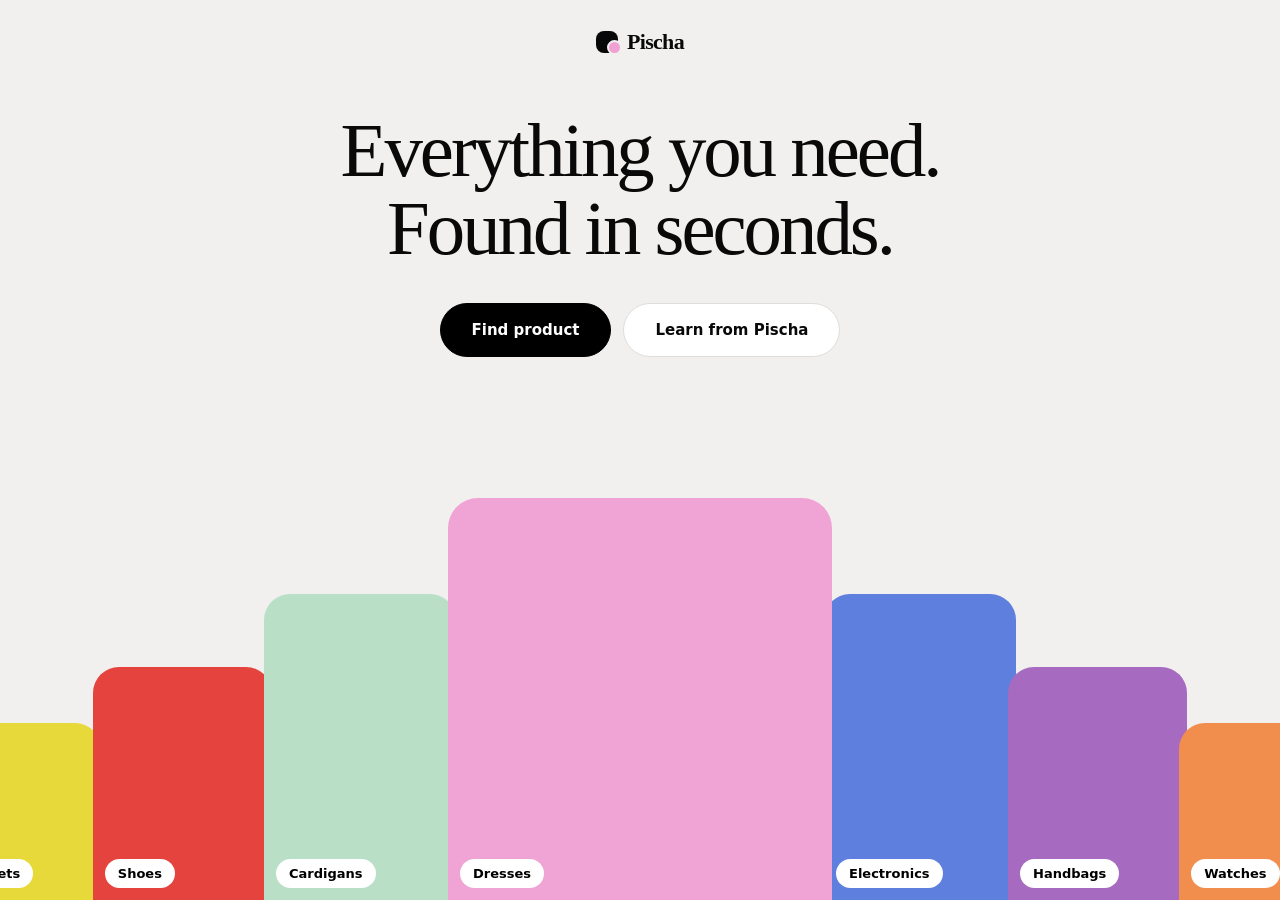
==== index.html @ a4fec987 "ppp" ====
<!doctype html>
<html lang="en">
<head>
<meta charset="utf-8">
<meta name="viewport" content="width=device-width, initial-scale=1">
<title>Pischa | Import, shop and learn</title>
<meta name="description" content="Pischa imports products for Nigerians, sells ready-to-ship items, and teaches importation step by step.">
<meta property="og:title" content="Pischa | Import, shop and learn">
<meta property="og:description" content="Order from abroad, shop what's in stock, or learn how to import yourself.">
<link rel="icon" href="data:image/svg+xml,<svg xmlns='http://www.w3.org/2000/svg' viewBox='0 0 32 32'><rect x='5' y='5' width='22' height='22' rx='8' fill='%23090909'/><circle cx='25' cy='25' r='6' fill='%23f0a4d5'/></svg>">
<style>
:root{--paper:#f1f0ee;--ink:#090909}
*{box-sizing:border-box}
html,body{margin:0;width:100%;min-height:100%;overflow-x:hidden}
body{background:var(--paper);color:var(--ink);font-family:Georgia,"Times New Roman",serif}
:focus-visible{outline:3px solid #5e7fdd;outline-offset:3px}
.nav{height:84px;display:flex;align-items:center;justify-content:center}
.brand{display:flex;align-items:center;gap:9px;font-size:22px;font-weight:bold;letter-spacing:-.7px;text-decoration:none;color:inherit}
.mark{width:22px;height:22px;background:#080808;border-radius:8px;position:relative;display:inline-block}
.mark:after{content:"";position:absolute;width:11px;height:11px;right:-4px;bottom:-2px;background:#f0a0d3;border:2px solid var(--paper);border-radius:50%}
.hero{min-height:calc(100svh - 84px);display:flex;flex-direction:column;text-align:center;padding-top:28px;overflow:hidden}
.copy{padding:0 16px}
h1{font-size:clamp(44px,6vw,82px);line-height:1.02;letter-spacing:-3px;font-weight:400;margin:0 auto 34px;max-width:900px}
h1 span{display:block}
.actions{display:flex;justify-content:center;gap:12px;flex-wrap:wrap}
.btn{border:1px solid #dfdddb;border-radius:999px;padding:17px 31px;font:bold 15px system-ui,sans-serif;background:#fff;text-decoration:none;color:inherit;transition:transform .2s,box-shadow .2s}
.btn:hover{transform:translateY(-2px);box-shadow:0 8px 20px #0001}
.btn.dark{background:#000;color:#fff;border-color:#000}

/* Showcase: flush cards, tallest in the middle, bleeding off both edges */
.showcase{margin-top:auto;padding-top:48px;height:clamp(320px,50vh,470px);display:flex;align-items:flex-end;justify-content:center}
.card{position:relative;flex:none;width:var(--w);height:var(--h);margin-inline:-4px;border-radius:26px 26px 0 0;overflow:hidden;background:var(--bg);text-decoration:none;color:#000;isolation:isolate;z-index:var(--z,1);transition:transform .35s}
.card img{position:absolute;inset:0;width:100%;height:100%;object-fit:cover;z-index:-1;transition:transform .6s}
.card:hover{transform:translateY(-8px)}
.card:hover img{transform:scale(1.05)}
.card span{position:absolute;left:12px;bottom:12px;background:#fff;border-radius:999px;padding:7px 13px;font:600 13px system-ui,sans-serif}
.card:nth-child(1){--w:13vw;--h:44%;--bg:#e8d93a}
.card:nth-child(2){--w:14vw;--h:58%;--bg:#e4443d}
.card:nth-child(3){--w:15vw;--h:76%;--bg:#b9dfc7}
.card:nth-child(4){--w:30vw;--h:100%;--bg:#f0a4d5;--z:3;border-radius:30px 30px 0 0}
.card:nth-child(5){--w:15vw;--h:76%;--bg:#5e7fdd}
.card:nth-child(6){--w:14vw;--h:58%;--bg:#a66bc0}
.card:nth-child(7){--w:13vw;--h:44%;--bg:#f18e4d}

@media(max-width:700px){
 .nav{height:70px}
 h1{letter-spacing:-2px;margin-bottom:26px}
 .btn{padding:15px 24px;font-size:14px}
 .showcase{justify-content:flex-start;overflow-x:auto;scroll-snap-type:x proximity;scrollbar-width:none;height:clamp(300px,46svh,400px)}
 .showcase::-webkit-scrollbar{display:none}
 .card:nth-child(n){--w:38vw}
 .card:nth-child(4){--w:60vw}
 .card{scroll-snap-align:center;margin-inline:-3px}
}
@media(prefers-reduced-motion:reduce){*,*:before,*:after{transition:none!important}}
</style>
</head>
<body>
<header class="nav"><a class="brand" href="index.html" aria-label="Pischa home"><span class="mark"></span>Pischa</a></header>
<main class="hero">
  <div class="copy">
    <h1>Everything you need.<span>Found in seconds.</span></h1>
    <div class="actions">
      <a class="btn dark" href="shop.html">Find product</a>
      <a class="btn" href="learn.html">Learn from Pischa</a>
    </div>
  </div>
  <nav class="showcase" id="showcase" aria-label="Shop by category">
    <a class="card" href="shop.html#gadgets"><img data-fallback src="https://images.pexels.com/photos/437037/pexels-photo-437037.jpeg?auto=compress&cs=tinysrgb&w=700" alt="Black smartwatch" loading="lazy"><span>Gadgets</span></a>
    <a class="card" href="shop.html#shoes"><img data-fallback src="https://images.unsplash.com/photo-1542291026-7eec264c27ff?auto=format&fit=crop&w=700&q=85" alt="Red sneakers" loading="lazy"><span>Shoes</span></a>
    <a class="card" href="shop.html#cardigans"><img data-fallback src="https://images.unsplash.com/photo-1576566588028-4147f3842f27?auto=format&fit=crop&w=700&q=85" alt="Knit cardigan" loading="lazy"><span>Cardigans</span></a>
    <a class="card" href="shop.html#dresses"><img data-fallback src="https://images.unsplash.com/photo-1595777457583-95e059d581b8?auto=format&fit=crop&w=900&q=85" alt="Dress" loading="lazy"><span>Dresses</span></a>
    <a class="card" href="shop.html#electronics"><img data-fallback src="https://images.unsplash.com/photo-1505740420928-5e560c06d30e?auto=format&fit=crop&w=700&q=85" alt="Headphones" loading="lazy"><span>Electronics</span></a>
    <a class="card" href="shop.html#handbags"><img data-fallback src="https://images.unsplash.com/photo-1584917865442-de89df76afd3?auto=format&fit=crop&w=700&q=85" alt="Handbag" loading="lazy"><span>Handbags</span></a>
    <a class="card" href="shop.html#watches"><img data-fallback src="https://images.pexels.com/photos/440320/pexels-photo-440320.jpeg?auto=compress&cs=tinysrgb&w=700" alt="Wristwatch" loading="lazy"><span>Watches</span></a>
  </nav>
</main>
<script>
document.querySelectorAll("img[data-fallback]").forEach(i=>i.addEventListener("error",()=>{i.style.display="none"}));
// On phones, start the row centred on the tallest card
const s=document.getElementById("showcase"),c=s.children[3];
if(matchMedia("(max-width:700px)").matches){s.scrollLeft=c.offsetLeft-(s.clientWidth-c.offsetWidth)/2}
</script>
</body>
</html>
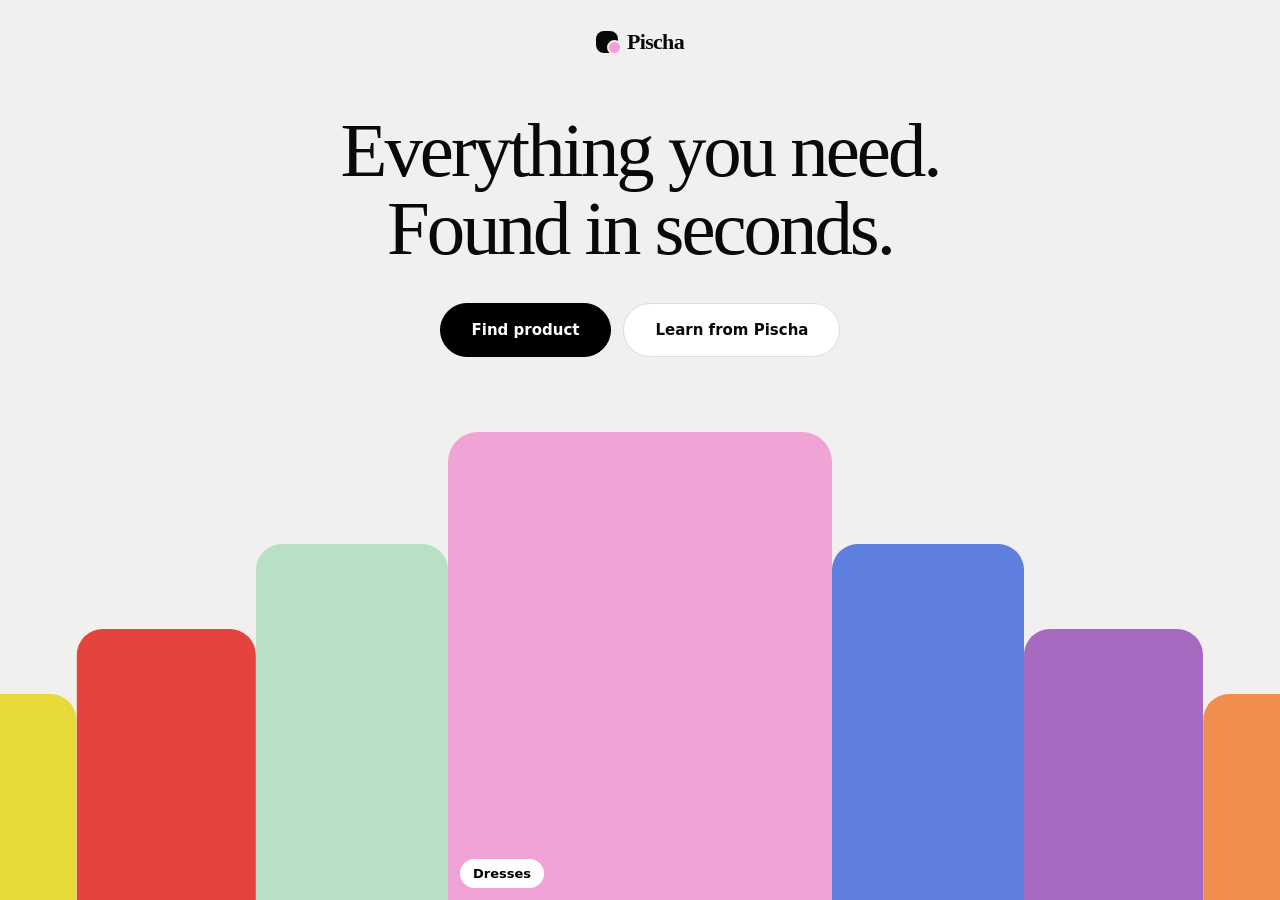
==== commit 2b1cba6c: "llll" ====
--- a/index.html
+++ b/index.html
@@ -27,32 +27,54 @@
 .btn:hover{transform:translateY(-2px);box-shadow:0 8px 20px #0001}
 .btn.dark{background:#000;color:#fff;border-color:#000}
 
-/* Showcase: flush cards, tallest in the middle, bleeding off both edges */
-.showcase{margin-top:auto;padding-top:48px;height:clamp(320px,50vh,470px);display:flex;align-items:flex-end;justify-content:center}
-.card{position:relative;flex:none;width:var(--w);height:var(--h);margin-inline:-4px;border-radius:26px 26px 0 0;overflow:hidden;background:var(--bg);text-decoration:none;color:#000;isolation:isolate;z-index:var(--z,1);transition:transform .35s}
-.card img{position:absolute;inset:0;width:100%;height:100%;object-fit:cover;z-index:-1;transition:transform .6s}
-.card:hover{transform:translateY(-8px)}
-.card:hover img{transform:scale(1.05)}
-.card span{position:absolute;left:12px;bottom:12px;background:#fff;border-radius:999px;padding:7px 13px;font:600 13px system-ui,sans-serif}
-.card:nth-child(1){--w:13vw;--h:44%;--bg:#e8d93a}
-.card:nth-child(2){--w:14vw;--h:58%;--bg:#e4443d}
-.card:nth-child(3){--w:15vw;--h:76%;--bg:#b9dfc7}
-.card:nth-child(4){--w:30vw;--h:100%;--bg:#f0a4d5;--z:3;border-radius:30px 30px 0 0}
-.card:nth-child(5){--w:15vw;--h:76%;--bg:#5e7fdd}
-.card:nth-child(6){--w:14vw;--h:58%;--bg:#a66bc0}
-.card:nth-child(7){--w:13vw;--h:44%;--bg:#f18e4d}
+/* ===== Carousel ===== */
+.showcase{position:relative;margin-top:auto;height:clamp(330px,52vh,480px);touch-action:pan-y}
+.card{position:absolute;bottom:0;left:50%;width:var(--w);height:var(--h);
+  transform:translateX(calc(-50% + var(--x))) rotate(0deg);
+  border-radius:26px 26px 0 0;overflow:hidden;background:var(--bg);text-decoration:none;color:#000;isolation:isolate;
+  transition:transform .9s cubic-bezier(.22,1,.36,1),width .9s cubic-bezier(.22,1,.36,1),height .9s cubic-bezier(.22,1,.36,1)}
+.card.on{border-radius:30px 30px 0 0}
+.card img{position:absolute;inset:0;width:100%;height:100%;object-fit:cover;z-index:-1}
+.card span{position:absolute;left:12px;bottom:12px;background:#fff;border-radius:999px;padding:7px 13px;font:600 13px system-ui,sans-serif;opacity:0;transition:opacity .5s}
+.card.on span{opacity:1}
+.card:nth-child(1){--bg:#e8d93a}
+.card:nth-child(2){--bg:#e4443d}
+.card:nth-child(3){--bg:#b9dfc7}
+.card:nth-child(4){--bg:#f0a4d5}
+.card:nth-child(5){--bg:#5e7fdd}
+.card:nth-child(6){--bg:#a66bc0}
+.card:nth-child(7){--bg:#f18e4d}
+
+.card[data-off="0"]{--w:30vw;--h:100%;--x:0vw}
+.card[data-off="1"]{--w:15vw;--h:76%;--x:22.5vw}
+.card[data-off="-1"]{--w:15vw;--h:76%;--x:-22.5vw}
+.card[data-off="2"]{--w:14vw;--h:58%;--x:37vw}
+.card[data-off="-2"]{--w:14vw;--h:58%;--x:-37vw}
+.card[data-off="3"]{--w:13vw;--h:44%;--x:50.5vw}
+.card[data-off="-3"]{--w:13vw;--h:44%;--x:-50.5vw}
+
+/* Opening state: a loose stack in the middle, then it fans out */
+.showcase.stacked .card{--w:20vw;--h:66%;--x:calc((var(--i) - 3) * 1.4vw);
+  transform:translateX(calc(-50% + var(--x))) rotate(calc((var(--i) - 3) * 3.5deg))}
+.showcase.stacked .card span{opacity:0}
+
+/* a card that wraps from one side to the other must not slide across the screen */
+.card.jump{transition:none}
 
 @media(max-width:700px){
  .nav{height:70px}
  h1{letter-spacing:-2px;margin-bottom:26px}
  .btn{padding:15px 24px;font-size:14px}
- .showcase{justify-content:flex-start;overflow-x:auto;scroll-snap-type:x proximity;scrollbar-width:none;height:clamp(300px,46svh,400px)}
- .showcase::-webkit-scrollbar{display:none}
- .card:nth-child(n){--w:38vw}
- .card:nth-child(4){--w:60vw}
- .card{scroll-snap-align:center;margin-inline:-3px}
+ .showcase{height:clamp(300px,46svh,410px)}
+ .card[data-off="0"]{--w:58vw}
+ .card[data-off="1"],.card[data-off="-1"]{--w:32vw;--h:78%}
+ .card[data-off="1"]{--x:45vw}.card[data-off="-1"]{--x:-45vw}
+ .card[data-off="2"],.card[data-off="-2"]{--w:24vw;--h:60%}
+ .card[data-off="2"]{--x:73vw}.card[data-off="-2"]{--x:-73vw}
+ .card[data-off="3"]{--w:20vw;--h:46%;--x:96vw}.card[data-off="-3"]{--w:20vw;--h:46%;--x:-96vw}
+ .showcase.stacked .card{--w:44vw;--x:calc((var(--i) - 3) * 3vw)}
 }
-@media(prefers-reduced-motion:reduce){*,*:before,*:after{transition:none!important}}
+@media(prefers-reduced-motion:reduce){.card,.card span{transition:none!important}}
 </style>
 </head>
 <body>
@@ -65,7 +87,7 @@
       <a class="btn" href="learn.html">Learn from Pischa</a>
     </div>
   </div>
-  <nav class="showcase" id="showcase" aria-label="Shop by category">
+  <nav class="showcase stacked" id="showcase" aria-label="Shop by category">
     <a class="card" href="shop.html#gadgets"><img data-fallback src="https://images.pexels.com/photos/437037/pexels-photo-437037.jpeg?auto=compress&cs=tinysrgb&w=700" alt="Black smartwatch" loading="lazy"><span>Gadgets</span></a>
     <a class="card" href="shop.html#shoes"><img data-fallback src="https://images.unsplash.com/photo-1542291026-7eec264c27ff?auto=format&fit=crop&w=700&q=85" alt="Red sneakers" loading="lazy"><span>Shoes</span></a>
     <a class="card" href="shop.html#cardigans"><img data-fallback src="https://images.unsplash.com/photo-1576566588028-4147f3842f27?auto=format&fit=crop&w=700&q=85" alt="Knit cardigan" loading="lazy"><span>Cardigans</span></a>
@@ -77,9 +99,61 @@
 </main>
 <script>
 document.querySelectorAll("img[data-fallback]").forEach(i=>i.addEventListener("error",()=>{i.style.display="none"}));
-// On phones, start the row centred on the tallest card
-const s=document.getElementById("showcase"),c=s.children[3];
-if(matchMedia("(max-width:700px)").matches){s.scrollLeft=c.offsetLeft-(s.clientWidth-c.offsetWidth)/2}
+
+(function(){
+  const box=document.getElementById("showcase");
+  const cards=[...box.children], n=cards.length;
+  const reduce=matchMedia("(prefers-reduced-motion:reduce)").matches;
+  let active=3, timer=null;
+
+  cards.forEach((c,i)=>c.style.setProperty("--i",i));
+
+  function layout(){
+    cards.forEach((c,i)=>{
+      let off=((i-active)%n+n)%n; if(off>3) off-=n;       // -3 .. 3
+      const prev=c.dataset.off;
+      if(prev!==undefined && Math.abs(off-Number(prev))>3){ // wrapped round the back: jump, don't slide
+        c.classList.add("jump"); c.dataset.off=off; void c.offsetWidth; c.classList.remove("jump");
+      } else c.dataset.off=off;
+      c.style.zIndex=10-Math.abs(off);
+      c.classList.toggle("on",off===0);
+      c.tabIndex=0;
+    });
+  }
+  function go(i){ active=((i%n)+n)%n; layout(); }
+  function play(){ if(reduce||timer) return; timer=setInterval(()=>go(active+1),3200); }
+  function pause(){ clearInterval(timer); timer=null; }
+
+  layout();
+  if(reduce){ box.classList.remove("stacked"); }
+  else{
+    // fan out from the stack, then start moving on its own
+    setTimeout(()=>box.classList.remove("stacked"),500);
+    setTimeout(play,2600);
+  }
+
+  // hover: pause, and bring the hovered card to the centre
+  box.addEventListener("mouseenter",pause);
+  box.addEventListener("mouseleave",play);
+  cards.forEach((c,i)=>{
+    c.addEventListener("mouseenter",()=>{ if(matchMedia("(hover:hover)").matches) go(i); });
+    c.addEventListener("focus",()=>{ pause(); go(i); });
+    // touch: first tap centres a side card, tapping the centred card opens it
+    c.addEventListener("click",e=>{ if(!c.classList.contains("on")){ e.preventDefault(); pause(); go(i); } });
+  });
+
+  // swipe on phones
+  let sx=null;
+  box.addEventListener("touchstart",e=>{sx=e.touches[0].clientX;pause()},{passive:true});
+  box.addEventListener("touchend",e=>{
+    if(sx===null) return;
+    const dx=e.changedTouches[0].clientX-sx; sx=null;
+    if(Math.abs(dx)>40) go(active+(dx<0?1:-1));
+    setTimeout(play,4000);
+  });
+
+  document.addEventListener("visibilitychange",()=>document.hidden?pause():play());
+})();
 </script>
 </body>
 </html>
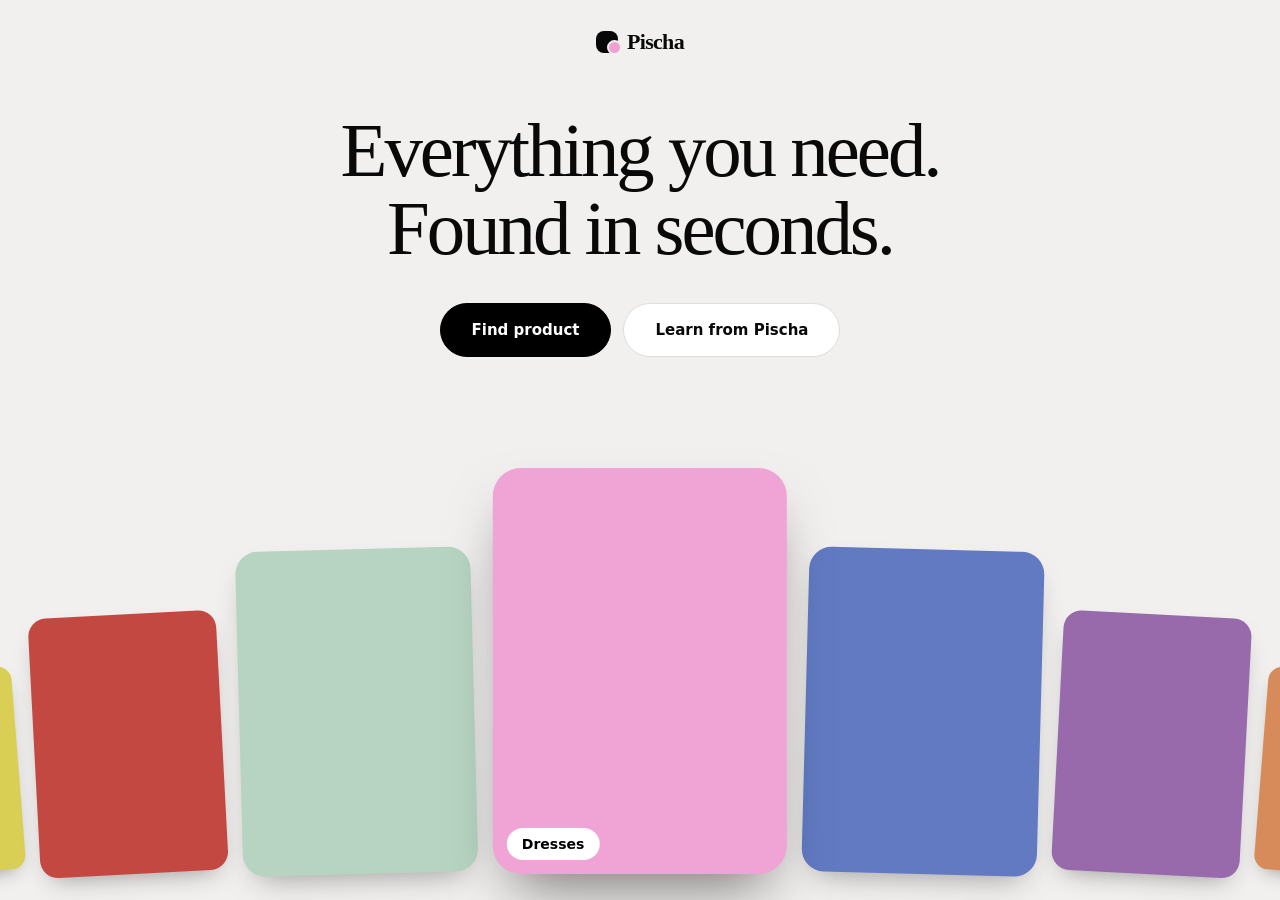
==== commit de1b9ea7: "kkkhhk" ====
--- a/index.html
+++ b/index.html
@@ -28,15 +28,19 @@
 .btn.dark{background:#000;color:#fff;border-color:#000}
 
 /* ===== Carousel ===== */
-.showcase{position:relative;margin-top:auto;height:clamp(330px,52vh,480px);touch-action:pan-y}
-.card{position:absolute;bottom:0;left:50%;width:var(--w);height:var(--h);
-  transform:translateX(calc(-50% + var(--x))) rotate(0deg);
-  border-radius:26px 26px 0 0;overflow:hidden;background:var(--bg);text-decoration:none;color:#000;isolation:isolate;
-  transition:transform .9s cubic-bezier(.22,1,.36,1),width .9s cubic-bezier(.22,1,.36,1),height .9s cubic-bezier(.22,1,.36,1)}
-.card.on{border-radius:30px 30px 0 0}
-.card img{position:absolute;inset:0;width:100%;height:100%;object-fit:cover;z-index:-1}
-.card span{position:absolute;left:12px;bottom:12px;background:#fff;border-radius:999px;padding:7px 13px;font:600 13px system-ui,sans-serif;opacity:0;transition:opacity .5s}
-.card.on span{opacity:1}
+.showcase{--cw:clamp(230px,23vw,360px);--g:14px;position:relative;margin-top:auto;height:clamp(320px,48vh,470px);touch-action:pan-y;padding-bottom:26px}
+.card{position:absolute;bottom:26px;left:50%;width:var(--cw);height:calc(100% - 26px);
+  transform-origin:50% 100%;
+  transform:translateX(calc(-50% + var(--x))) scale(var(--s)) rotate(var(--r,0deg));
+  border-radius:28px;overflow:hidden;background:var(--bg);text-decoration:none;color:#000;isolation:isolate;
+  box-shadow:0 18px 40px -18px #0006;cursor:pointer;
+  transition:transform .85s cubic-bezier(.22,1,.36,1),box-shadow .85s,filter .85s}
+.card img{position:absolute;inset:0;width:100%;height:100%;object-fit:cover;z-index:-1;transition:transform 1.2s cubic-bezier(.22,1,.36,1)}
+.card.on img{transform:scale(1.04)}
+.card span{position:absolute;left:14px;bottom:14px;background:#fff;border-radius:999px;padding:8px 15px;font:600 14px system-ui,sans-serif;opacity:0;transform:translateY(8px);transition:opacity .5s .15s,transform .5s .15s}
+.card.on span{opacity:1;transform:none}
+.card:not(.on){filter:saturate(.8) brightness(.96)}
+.card.on{box-shadow:0 30px 60px -20px #0008}
 .card:nth-child(1){--bg:#e8d93a}
 .card:nth-child(2){--bg:#e4443d}
 .card:nth-child(3){--bg:#b9dfc7}
@@ -45,36 +49,30 @@
 .card:nth-child(6){--bg:#a66bc0}
 .card:nth-child(7){--bg:#f18e4d}
 
-.card[data-off="0"]{--w:30vw;--h:100%;--x:0vw}
-.card[data-off="1"]{--w:15vw;--h:76%;--x:22.5vw}
-.card[data-off="-1"]{--w:15vw;--h:76%;--x:-22.5vw}
-.card[data-off="2"]{--w:14vw;--h:58%;--x:37vw}
-.card[data-off="-2"]{--w:14vw;--h:58%;--x:-37vw}
-.card[data-off="3"]{--w:13vw;--h:44%;--x:50.5vw}
-.card[data-off="-3"]{--w:13vw;--h:44%;--x:-50.5vw}
+/* positions: each step out is smaller and tucked a little further away */
+.card[data-off="0"]{--s:1;--x:0px}
+.card[data-off="1"]{--s:.8;--x:calc(var(--cw)*.9 + var(--g))}
+.card[data-off="-1"]{--s:.8;--x:calc(var(--cw)*-.9 - var(--g))}
+.card[data-off="2"]{--s:.64;--x:calc(var(--cw)*1.62 + var(--g)*2)}
+.card[data-off="-2"]{--s:.64;--x:calc(var(--cw)*-1.62 - var(--g)*2)}
+.card[data-off="3"]{--s:.5;--x:calc(var(--cw)*2.19 + var(--g)*3)}
+.card[data-off="-3"]{--s:.5;--x:calc(var(--cw)*-2.19 - var(--g)*3)}
 
-/* Opening state: a loose stack in the middle, then it fans out */
-.showcase.stacked .card{--w:20vw;--h:66%;--x:calc((var(--i) - 3) * 1.4vw);
-  transform:translateX(calc(-50% + var(--x))) rotate(calc((var(--i) - 3) * 3.5deg))}
+/* Opening state: a loose, fanned-out stack in the middle, then it spreads */
+.showcase.stacked .card{--s:.74;--x:calc((var(--i) - 3) * 14px);--r:calc((var(--i) - 3) * 4deg)!important;box-shadow:0 8px 20px -10px #0005}
 .showcase.stacked .card span{opacity:0}
 
 /* a card that wraps from one side to the other must not slide across the screen */
 .card.jump{transition:none}
+.card.jump img{transition:none}
 
 @media(max-width:700px){
  .nav{height:70px}
  h1{letter-spacing:-2px;margin-bottom:26px}
  .btn{padding:15px 24px;font-size:14px}
- .showcase{height:clamp(300px,46svh,410px)}
- .card[data-off="0"]{--w:58vw}
- .card[data-off="1"],.card[data-off="-1"]{--w:32vw;--h:78%}
- .card[data-off="1"]{--x:45vw}.card[data-off="-1"]{--x:-45vw}
- .card[data-off="2"],.card[data-off="-2"]{--w:24vw;--h:60%}
- .card[data-off="2"]{--x:73vw}.card[data-off="-2"]{--x:-73vw}
- .card[data-off="3"]{--w:20vw;--h:46%;--x:96vw}.card[data-off="-3"]{--w:20vw;--h:46%;--x:-96vw}
- .showcase.stacked .card{--w:44vw;--x:calc((var(--i) - 3) * 3vw)}
+ .showcase{--cw:54vw;--g:10px;height:clamp(320px,50svh,430px)}
 }
-@media(prefers-reduced-motion:reduce){.card,.card span{transition:none!important}}
+@media(prefers-reduced-motion:reduce){.card,.card span,.card img{transition:none!important}}
 </style>
 </head>
 <body>
@@ -116,6 +114,7 @@
         c.classList.add("jump"); c.dataset.off=off; void c.offsetWidth; c.classList.remove("jump");
       } else c.dataset.off=off;
       c.style.zIndex=10-Math.abs(off);
+      c.style.setProperty("--r",off===0?"0deg":(off*1.5)+"deg");
       c.classList.toggle("on",off===0);
       c.tabIndex=0;
     });
@@ -132,14 +131,25 @@
     setTimeout(play,2600);
   }
 
-  // hover: pause, and bring the hovered card to the centre
+  // hover: pause, and bring the hovered card to the centre.
+  // A short intent delay + lock stops cards sliding under a still cursor and re-triggering each other.
+  const canHover=matchMedia("(hover:hover)");
+  let intent=null, lockUntil=0;
+  let anchor=null, mx=0, my=0;   // after a hover-move, wait for the mouse to really move before reacting again
+  const goLocked=i=>{ if(i===active) return; go(i); lockUntil=Date.now()+700; anchor={x:mx,y:my}; };
+  box.addEventListener("mousemove",e=>{ mx=e.clientX; my=e.clientY; if(anchor && Math.hypot(mx-anchor.x,my-anchor.y)>10) anchor=null; });
   box.addEventListener("mouseenter",pause);
-  box.addEventListener("mouseleave",play);
+  box.addEventListener("mouseleave",()=>{ clearTimeout(intent); play(); });
   cards.forEach((c,i)=>{
-    c.addEventListener("mouseenter",()=>{ if(matchMedia("(hover:hover)").matches) go(i); });
-    c.addEventListener("focus",()=>{ pause(); go(i); });
-    // touch: first tap centres a side card, tapping the centred card opens it
-    c.addEventListener("click",e=>{ if(!c.classList.contains("on")){ e.preventDefault(); pause(); go(i); } });
+    c.addEventListener("mouseenter",()=>{
+      if(!canHover.matches) return;
+      clearTimeout(intent);
+      intent=setTimeout(()=>{ if(!anchor && Date.now()>=lockUntil && c.matches(":hover")) goLocked(i); },140);
+    });
+    c.addEventListener("mouseleave",()=>clearTimeout(intent));
+    c.addEventListener("focus",()=>{ pause(); goLocked(i); });
+    // click/tap: a side card centres first, tapping the centred card opens it
+    c.addEventListener("click",e=>{ if(!c.classList.contains("on")){ e.preventDefault(); pause(); goLocked(i); } });
   });
 
   // swipe on phones
